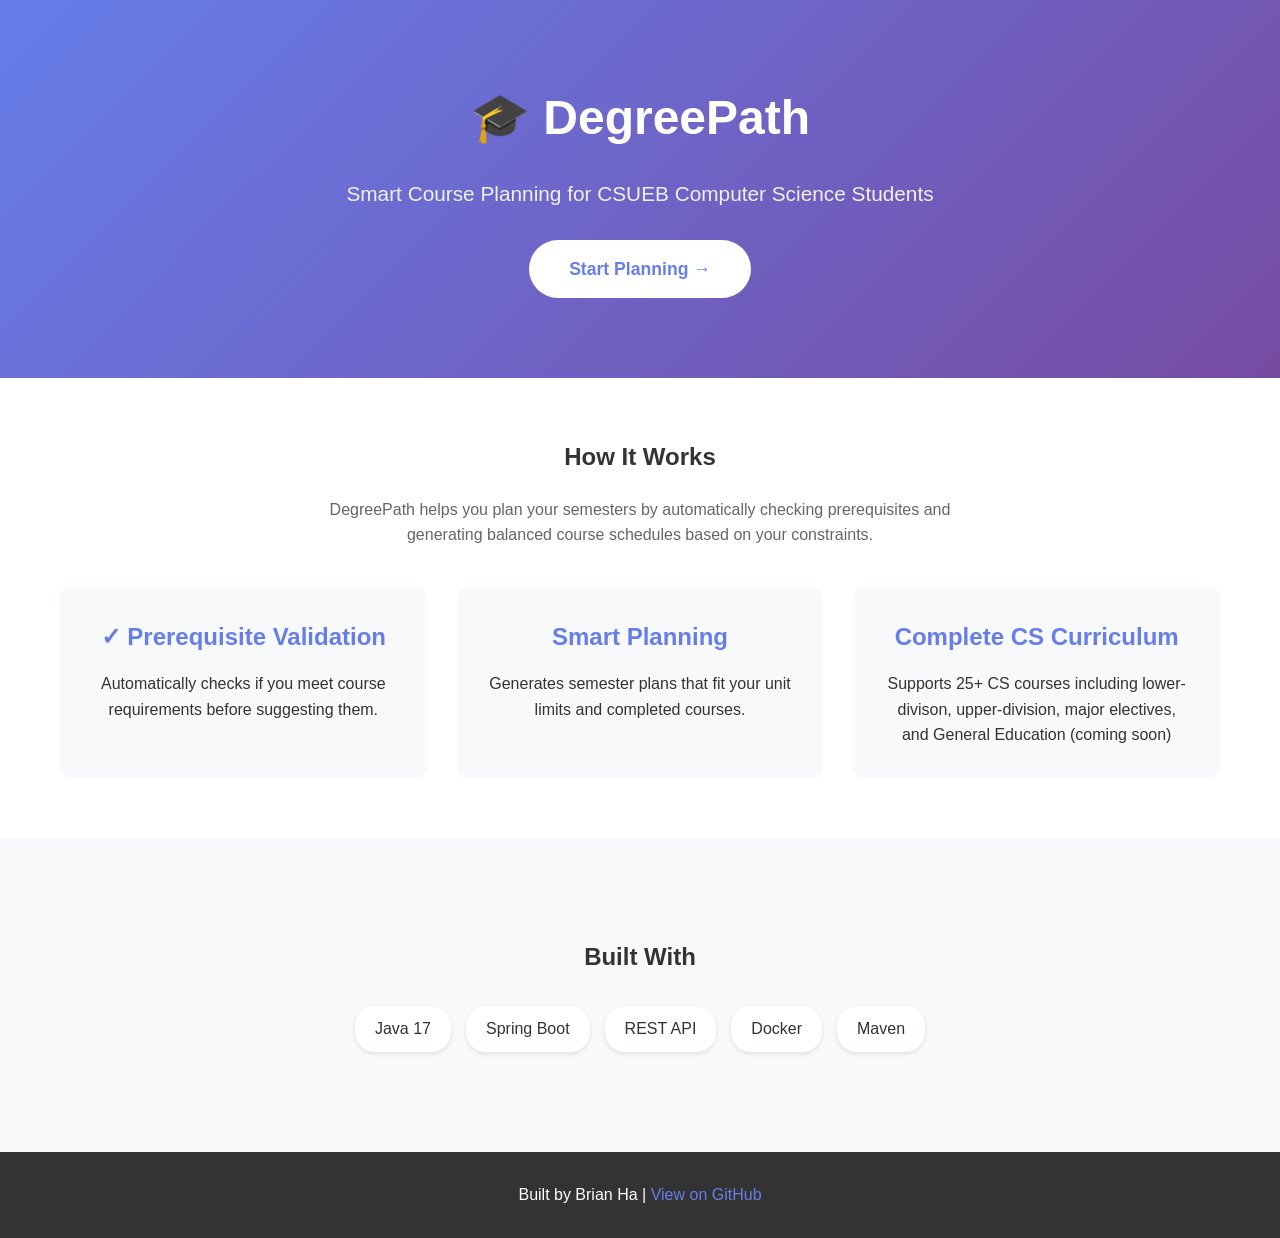
==== backend/src/main/resources/static/index.html @ 01916983 "updated index and planner html pages" ====
<!DOCTYPE html>
<html lang="en">
<head>
    <meta charset="UTF-8">
    <meta name="viewport" content="width=device-width, initial-scale=1.0">
    <title>DegreePath</title>
    <style>
        * {
            margin: 0;
            padding: 0;
            box-sizing: border-box;
        }

        body {
            font-family: -apple-system, BlinkMacSystemFont, 'Segoe UI', Arial, sans-serif;
            line-height: 1.6;
            color: #333;
        }

        .hero {
            background: linear-gradient(135deg, #667eea 0%, #764ba2 100%);
            color: white;
            padding: 80px 20px;
            text-align: center;
        }

        .hero h1 {
            font-size: 3rem;
            margin-bottom: 20px;
        }

        .hero p {
            font-size: 1.3rem;
            margin-bottom: 30px;
            opacity: 0.9;
        }

        .btn {
            display: inline-block;
            padding: 15px 40px;
            background: white;
            color: #667eea;
            text-decoration: none;
            border-radius: 30px;
            font-weight: 600;
            font-size: 1.1rem;
            transition: transform 0.2s;
        }

        .btn:hover {
            transform: translateY(-2px);
        }

        .container {
            max-width: 1200px;
            margin: 0 auto;
            padding: 60px 20px;
        }

        .features {
            display: grid;
            grid-template-columns: repeat(auto-fit, minmax(300px, 1fr));
            gap: 30px;
            margin-top: 40px;
        }

        .feature-card {
            padding: 30px;
            background: #f8f9fa;
            border-radius: 10px;
            text-align: center;
        }

        .feature-card h3 {
            color: #667eea;
            margin-bottom: 15px;
            font-size: 1.5rem;
        }

        .tech-stack {
            background: #f8f9fa;
            padding: 40px 20px;
            text-align: center;
        }

        .tech-stack h2 {
            margin-bottom: 30px;
            color: #333;
        }

        .tech-tags {
            display: flex;
            flex-wrap: wrap;
            justify-content: center;
            gap: 15px;
        }

        .tech-tag {
            padding: 10px 20px;
            background: white;
            border-radius: 20px;
            font-weight: 500;
            box-shadow: 0 2px 5px rgba(0,0,0,0.1);
        }

        footer {
            text-align: center;
            padding: 30px;
            background: #333;
            color: white;
        }

        footer a {
            color: #667eea;
            text-decoration: none;
        }
    </style>
</head>
<body>
    <div class="hero">
        <h1>🎓 DegreePath</h1>
        <p>Smart Course Planning for CSUEB Computer Science Students</p>
        <a href="/planner.html" class="btn">Start Planning →</a>
    </div>

    <div class="container">
        <h2 style="text-align: center; margin-bottom: 20px;">How It Works</h2>
        <p style="text-align: center; max-width: 700px; margin: 0 auto 40px; color: #666;">
            DegreePath helps you plan your semesters by automatically checking prerequisites and generating 
            balanced course schedules based on your constraints.
        </p>

        <div class="features">
            <div class="feature-card">
                <h3>✓ Prerequisite Validation</h3>
                <p>Automatically checks if you meet course requirements before suggesting them.</p>
            </div>

            <div class="feature-card">
                <h3>Smart Planning</h3>
                <p>Generates semester plans that fit your unit limits and completed courses.</p>
            </div>

            <div class="feature-card">
                <h3>Complete CS Curriculum</h3>
                <p>Supports 25+ CS courses including lower-divison, upper-division, major electives, and General Education (coming soon)</p>
            </div>
        </div>
    </div>

    <div class="tech-stack">
        <div class="container">
            <h2>Built With</h2>
            <div class="tech-tags">
                <span class="tech-tag">Java 17</span>
                <span class="tech-tag">Spring Boot</span>
                <span class="tech-tag">REST API</span>
                <span class="tech-tag">Docker</span>
                <span class="tech-tag">Maven</span>
            </div>
        </div>
    </div>

    <footer>
        <p>Built by Brian Ha | <a href="https://github.com/BaoDoii/DegreePath" target="_blank">View on GitHub</a></p>
    </footer>
</body>
</html>
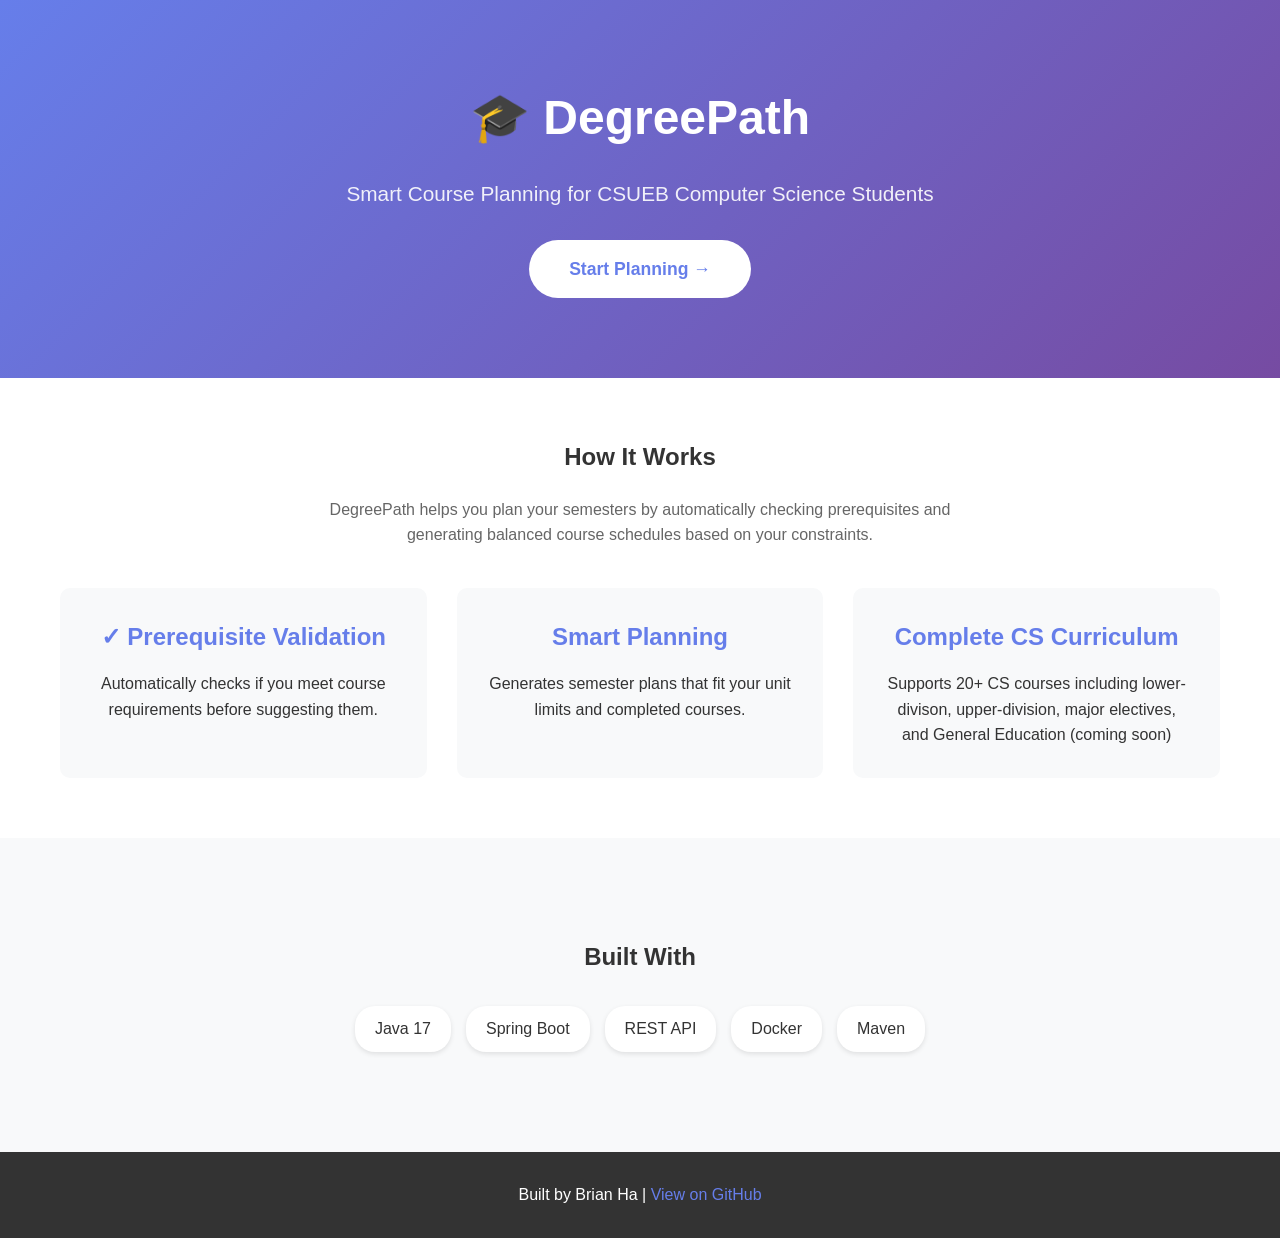
==== commit 804098b5: "Fixed Index.html Card" ====
--- a/backend/src/main/resources/static/index.html
+++ b/backend/src/main/resources/static/index.html
@@ -143,7 +143,7 @@
 
             <div class="feature-card">
                 <h3>Complete CS Curriculum</h3>
-                <p>Supports 25+ CS courses including lower-divison, upper-division, major electives, and General Education (coming soon)</p>
+                <p>Supports 20+ CS courses including lower-divison, upper-division, major electives, and General Education (coming soon)</p>
             </div>
         </div>
     </div>
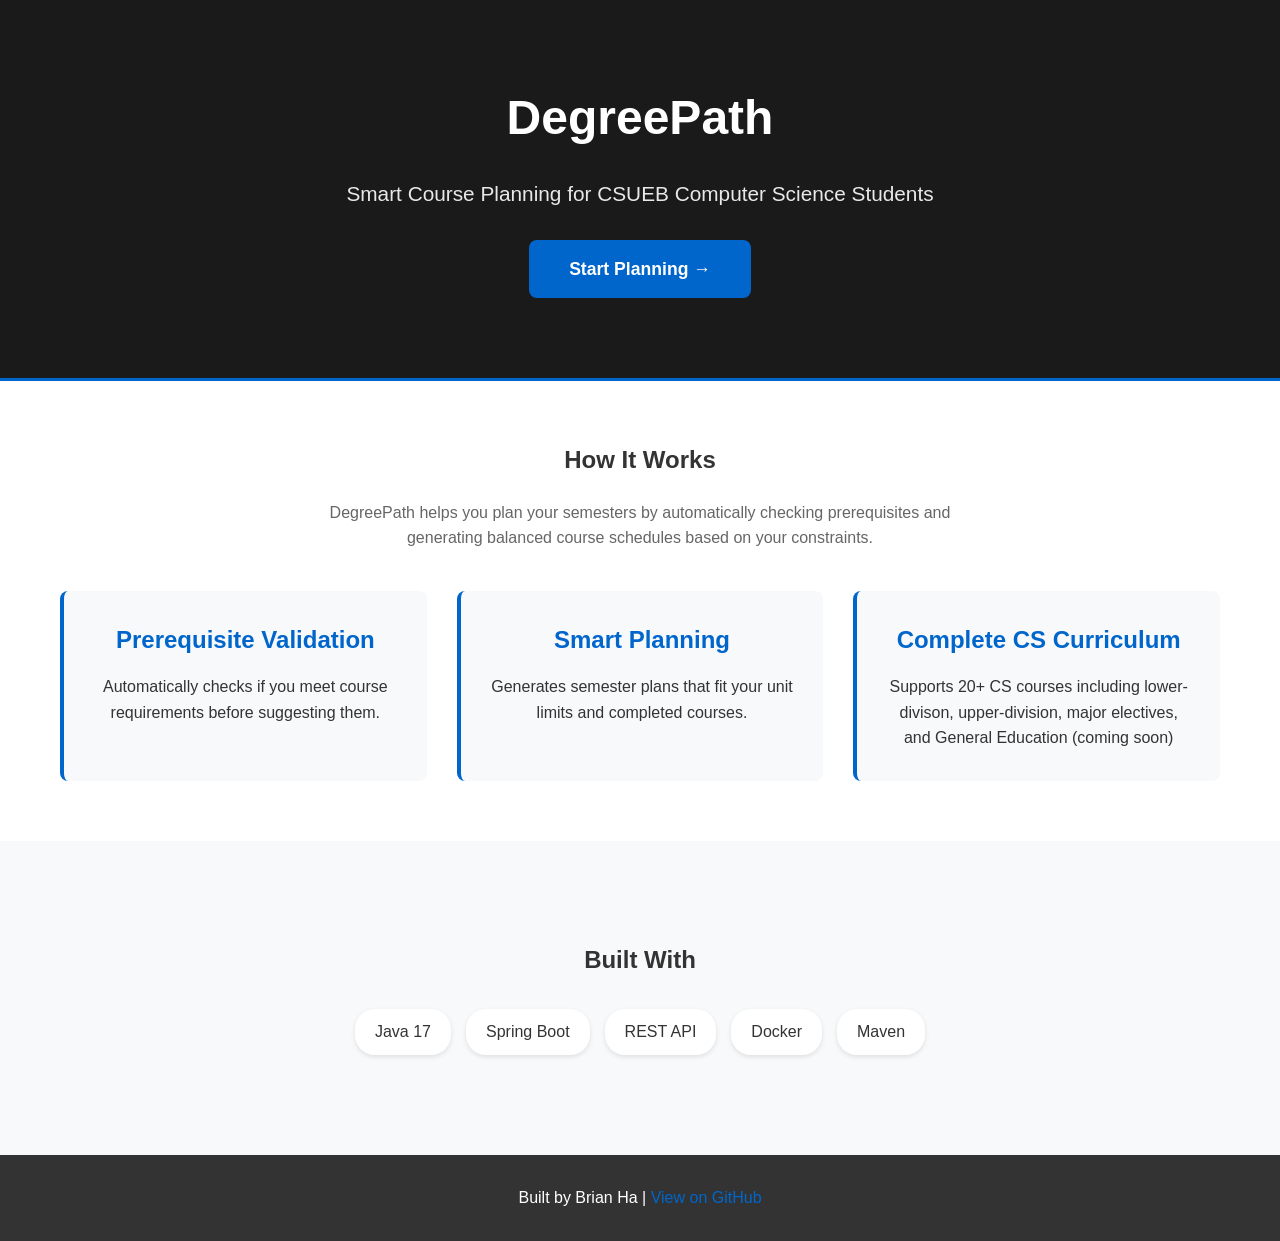
==== commit 60a1ba80: "frontend css edit" ====
--- a/backend/src/main/resources/static/index.html
+++ b/backend/src/main/resources/static/index.html
@@ -18,10 +18,11 @@
         }
 
         .hero {
-            background: linear-gradient(135deg, #667eea 0%, #764ba2 100%);
+            background: #1a1a1a;
             color: white;
             padding: 80px 20px;
             text-align: center;
+			border-bottom: 3px solid #0066cc;
         }
 
         .hero h1 {
@@ -38,16 +39,17 @@
         .btn {
             display: inline-block;
             padding: 15px 40px;
-            background: white;
-            color: #667eea;
+            background: #0066cc;
+            color: white;
             text-decoration: none;
-            border-radius: 30px;
+            border-radius: 8px;
             font-weight: 600;
             font-size: 1.1rem;
-            transition: transform 0.2s;
+            transition: all 0.2s;
         }
 
         .btn:hover {
+			background: #0052a3;
             transform: translateY(-2px);
         }
 
@@ -67,12 +69,14 @@
         .feature-card {
             padding: 30px;
             background: #f8f9fa;
-            border-radius: 10px;
+            border-radius: 8px;
+			transition: transform 0.3s;
             text-align: center;
+			border-left: 4px solid #0066cc;
         }
 
         .feature-card h3 {
-            color: #667eea;
+            color: #0066cc;
             margin-bottom: 15px;
             font-size: 1.5rem;
         }
@@ -111,14 +115,14 @@
         }
 
         footer a {
-            color: #667eea;
+            color: #0066cc;
             text-decoration: none;
         }
     </style>
 </head>
 <body>
     <div class="hero">
-        <h1>🎓 DegreePath</h1>
+        <h1>DegreePath</h1>
         <p>Smart Course Planning for CSUEB Computer Science Students</p>
         <a href="/planner.html" class="btn">Start Planning →</a>
     </div>
@@ -132,7 +136,7 @@
 
         <div class="features">
             <div class="feature-card">
-                <h3>✓ Prerequisite Validation</h3>
+                <h3>Prerequisite Validation</h3>
                 <p>Automatically checks if you meet course requirements before suggesting them.</p>
             </div>
 
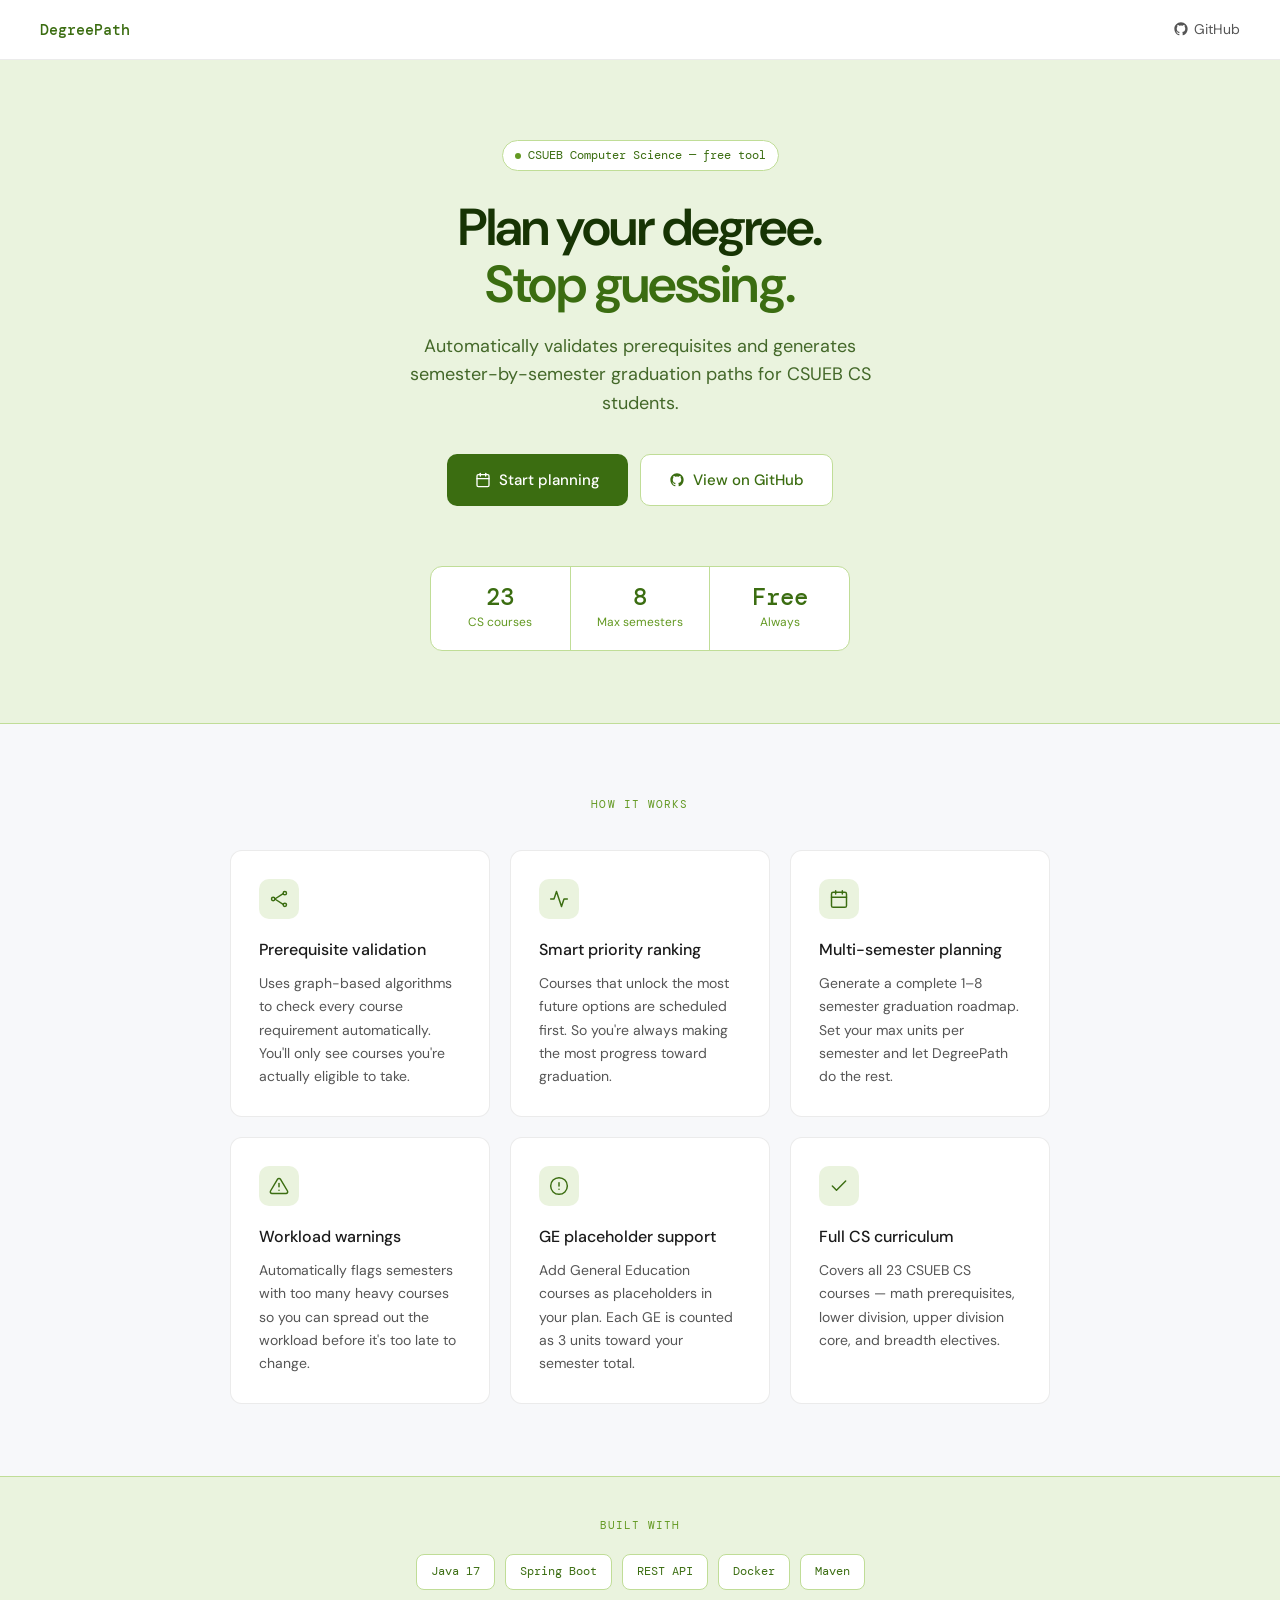
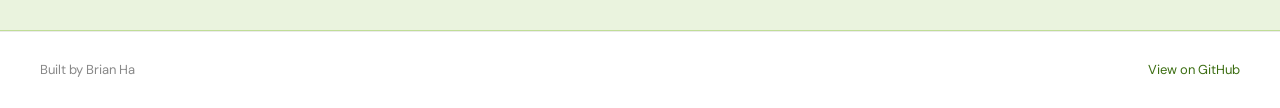
==== commit a9aaed1f: "Updated UI/UX of index/planner html" ====
--- a/backend/src/main/resources/static/index.html
+++ b/backend/src/main/resources/static/index.html
@@ -3,170 +3,138 @@
 <head>
     <meta charset="UTF-8">
     <meta name="viewport" content="width=device-width, initial-scale=1.0">
-    <title>DegreePath</title>
+    <title>DegreePath — CSUEB CS Course Planner</title>
+    <link rel="preconnect" href="https://fonts.googleapis.com">
+    <link rel="preconnect" href="https://fonts.gstatic.com" crossorigin>
+    <link href="https://fonts.googleapis.com/css2?family=DM+Sans:ital,opsz,wght@0,9..40,400;0,9..40,500;0,9..40,600;1,9..40,400&family=DM+Mono:wght@400;500&display=swap" rel="stylesheet">
     <style>
-        * {
-            margin: 0;
-            padding: 0;
-            box-sizing: border-box;
+        *, *::before, *::after { margin: 0; padding: 0; box-sizing: border-box; }
+        :root {
+            --g50: #EAF3DE; --g100: #C0DD97; --g400: #639922;
+            --g600: #3B6D11; --g800: #27500A; --g900: #173404;
+            --text: #1a1a1a; --text2: #555; --text3: #888;
+            --bg: #ffffff; --bg2: #f7f8fa;
+            --border: rgba(0,0,0,0.08); --border2: rgba(0,0,0,0.12);
         }
-
-        body {
-            font-family: -apple-system, BlinkMacSystemFont, 'Segoe UI', Arial, sans-serif;
-            line-height: 1.6;
-            color: #333;
-        }
-
-        .hero {
-            background: #1a1a1a;
-            color: white;
-            padding: 80px 20px;
-            text-align: center;
-			border-bottom: 3px solid #0066cc;
-        }
-
-        .hero h1 {
-            font-size: 3rem;
-            margin-bottom: 20px;
-        }
-
-        .hero p {
-            font-size: 1.3rem;
-            margin-bottom: 30px;
-            opacity: 0.9;
-        }
-
-        .btn {
-            display: inline-block;
-            padding: 15px 40px;
-            background: #0066cc;
-            color: white;
-            text-decoration: none;
-            border-radius: 8px;
-            font-weight: 600;
-            font-size: 1.1rem;
-            transition: all 0.2s;
-        }
-
-        .btn:hover {
-			background: #0052a3;
-            transform: translateY(-2px);
-        }
-
-        .container {
-            max-width: 1200px;
-            margin: 0 auto;
-            padding: 60px 20px;
-        }
-
-        .features {
-            display: grid;
-            grid-template-columns: repeat(auto-fit, minmax(300px, 1fr));
-            gap: 30px;
-            margin-top: 40px;
-        }
-
-        .feature-card {
-            padding: 30px;
-            background: #f8f9fa;
-            border-radius: 8px;
-			transition: transform 0.3s;
-            text-align: center;
-			border-left: 4px solid #0066cc;
-        }
-
-        .feature-card h3 {
-            color: #0066cc;
-            margin-bottom: 15px;
-            font-size: 1.5rem;
-        }
-
-        .tech-stack {
-            background: #f8f9fa;
-            padding: 40px 20px;
-            text-align: center;
-        }
-
-        .tech-stack h2 {
-            margin-bottom: 30px;
-            color: #333;
-        }
-
-        .tech-tags {
-            display: flex;
-            flex-wrap: wrap;
-            justify-content: center;
-            gap: 15px;
-        }
-
-        .tech-tag {
-            padding: 10px 20px;
-            background: white;
-            border-radius: 20px;
-            font-weight: 500;
-            box-shadow: 0 2px 5px rgba(0,0,0,0.1);
-        }
-
-        footer {
-            text-align: center;
-            padding: 30px;
-            background: #333;
-            color: white;
-        }
-
-        footer a {
-            color: #0066cc;
-            text-decoration: none;
+        body { font-family: 'DM Sans', sans-serif; background: var(--bg2); color: var(--text); line-height: 1.6; }
+        nav { background: var(--bg); border-bottom: 1px solid var(--border); padding: 0 40px; height: 60px; display: flex; align-items: center; justify-content: space-between; position: sticky; top: 0; z-index: 100; }
+        .logo { font-family: 'DM Mono', monospace; font-size: 15px; font-weight: 500; color: var(--g600); }
+        .nav-link { font-size: 14px; color: var(--text2); text-decoration: none; display: flex; align-items: center; gap: 5px; transition: color 0.15s; }
+        .nav-link:hover { color: var(--g600); }
+        .hero { background: var(--g50); border-bottom: 1px solid var(--g100); padding: 80px 40px 72px; text-align: center; }
+        .badge { display: inline-flex; align-items: center; gap: 7px; background: white; border: 1px solid var(--g100); color: var(--g600); font-size: 12px; font-family: 'DM Mono', monospace; padding: 5px 12px; border-radius: 20px; margin-bottom: 28px; }
+        .badge-dot { width: 6px; height: 6px; border-radius: 50%; background: var(--g400); }
+        .hero h1 { font-size: 52px; font-weight: 600; line-height: 1.1; letter-spacing: -0.03em; margin-bottom: 18px; color: var(--g900); }
+        .hero h1 span { color: var(--g600); }
+        .hero p { font-size: 18px; color: var(--g800); max-width: 520px; margin: 0 auto 36px; line-height: 1.6; opacity: 0.85; }
+        .hero-actions { display: flex; gap: 12px; justify-content: center; flex-wrap: wrap; }
+        .btn-primary { display: inline-flex; align-items: center; gap: 8px; background: var(--g600); color: white; padding: 13px 28px; border-radius: 10px; font-size: 15px; font-weight: 500; text-decoration: none; transition: background 0.15s, transform 0.15s; }
+        .btn-primary:hover { background: var(--g800); transform: translateY(-1px); }
+        .btn-ghost { display: inline-flex; align-items: center; gap: 8px; background: white; color: var(--g600); padding: 13px 28px; border-radius: 10px; font-size: 15px; font-weight: 500; text-decoration: none; border: 1px solid var(--g100); transition: border-color 0.15s, transform 0.15s; }
+        .btn-ghost:hover { border-color: var(--g400); transform: translateY(-1px); }
+        .stats-row { display: flex; margin-top: 60px; border: 1px solid var(--g100); border-radius: 12px; overflow: hidden; max-width: 420px; margin-left: auto; margin-right: auto; background: white; }
+        .stat { flex: 1; padding: 18px 20px; text-align: center; border-right: 1px solid var(--g100); }
+        .stat:last-child { border-right: none; }
+        .stat-num { font-family: 'DM Mono', monospace; font-size: 24px; font-weight: 500; color: var(--g600); line-height: 1; margin-bottom: 4px; }
+        .stat-label { font-size: 12px; color: var(--g400); }
+        .section { max-width: 900px; margin: 0 auto; padding: 72px 40px; }
+        .section-label { font-family: 'DM Mono', monospace; font-size: 11px; color: var(--g400); letter-spacing: 0.1em; text-transform: uppercase; margin-bottom: 36px; text-align: center; }
+        .features-grid { display: grid; grid-template-columns: repeat(auto-fit, minmax(260px, 1fr)); gap: 20px; }
+        .feature-card { background: var(--bg); border: 1px solid var(--border); border-radius: 12px; padding: 28px; transition: border-color 0.2s, transform 0.2s; }
+        .feature-card:hover { border-color: var(--g100); transform: translateY(-2px); }
+        .feature-icon { width: 40px; height: 40px; background: var(--g50); border-radius: 10px; display: flex; align-items: center; justify-content: center; margin-bottom: 18px; color: var(--g600); }
+        .feature-icon svg { width: 20px; height: 20px; stroke: currentColor; fill: none; stroke-width: 1.75; stroke-linecap: round; stroke-linejoin: round; }
+        .feature-card h3 { font-size: 16px; font-weight: 500; margin-bottom: 10px; color: var(--text); }
+        .feature-card p { font-size: 14px; color: var(--text2); line-height: 1.65; }
+        .stack-section { background: var(--g50); border-top: 1px solid var(--g100); border-bottom: 1px solid var(--g100); padding: 40px; text-align: center; }
+        .stack-label { font-family: 'DM Mono', monospace; font-size: 11px; color: var(--g400); letter-spacing: 0.1em; text-transform: uppercase; margin-bottom: 20px; }
+        .stack-tags { display: flex; flex-wrap: wrap; gap: 10px; justify-content: center; }
+        .stack-tag { background: white; border: 1px solid var(--g100); color: var(--g600); font-family: 'DM Mono', monospace; font-size: 12px; padding: 7px 14px; border-radius: 8px; }
+        footer { padding: 28px 40px; display: flex; justify-content: space-between; align-items: center; font-size: 13px; color: var(--text3); border-top: 1px solid var(--border); background: var(--bg); }
+        footer a { color: var(--g600); text-decoration: none; }
+        footer a:hover { text-decoration: underline; }
+        @media (max-width: 600px) {
+            nav { padding: 0 20px; } .hero { padding: 56px 24px 52px; } .hero h1 { font-size: 36px; }
+            .hero p { font-size: 16px; } .section { padding: 52px 24px; } footer { flex-direction: column; gap: 8px; text-align: center; }
         }
     </style>
 </head>
 <body>
-    <div class="hero">
-        <h1>DegreePath</h1>
-        <p>Smart Course Planning for CSUEB Computer Science Students</p>
-        <a href="/planner.html" class="btn">Start Planning →</a>
+<nav>
+    <span class="logo">DegreePath</span>
+    <a href="https://github.com/BaoDoii/DegreePath" target="_blank" class="nav-link">
+        <svg width="16" height="16" viewBox="0 0 24 24" fill="currentColor"><path d="M12 2C6.477 2 2 6.477 2 12c0 4.42 2.865 8.166 6.839 9.489.5.092.682-.217.682-.482 0-.237-.008-.866-.013-1.7-2.782.603-3.369-1.342-3.369-1.342-.454-1.155-1.11-1.462-1.11-1.462-.908-.62.069-.608.069-.608 1.003.07 1.531 1.03 1.531 1.03.892 1.529 2.341 1.087 2.91.832.092-.647.35-1.088.636-1.338-2.22-.253-4.555-1.11-4.555-4.943 0-1.091.39-1.984 1.029-2.683-.103-.253-.446-1.27.098-2.647 0 0 .84-.269 2.75 1.025A9.578 9.578 0 0112 6.836a9.59 9.59 0 012.504.337c1.909-1.294 2.747-1.025 2.747-1.025.546 1.377.202 2.394.1 2.647.64.699 1.028 1.592 1.028 2.683 0 3.842-2.339 4.687-4.566 4.935.359.309.678.919.678 1.852 0 1.336-.012 2.415-.012 2.743 0 .267.18.578.688.48C19.138 20.163 22 16.418 22 12c0-5.523-4.477-10-10-10z"/></svg>
+        GitHub
+    </a>
+</nav>
+<div class="hero">
+    <div class="badge"><span class="badge-dot"></span>CSUEB Computer Science — free tool</div>
+    <h1>Plan your degree.<br><span>Stop guessing.</span></h1>
+    <p>Automatically validates prerequisites and generates semester-by-semester graduation paths for CSUEB CS students.</p>
+    <div class="hero-actions">
+        <a href="/planner.html" class="btn-primary">
+            <svg width="16" height="16" viewBox="0 0 24 24" fill="none" stroke="currentColor" stroke-width="2" stroke-linecap="round" stroke-linejoin="round"><rect x="3" y="4" width="18" height="18" rx="2"/><line x1="16" y1="2" x2="16" y2="6"/><line x1="8" y1="2" x2="8" y2="6"/><line x1="3" y1="10" x2="21" y2="10"/></svg>
+            Start planning
+        </a>
+        <a href="https://github.com/BaoDoii/DegreePath" target="_blank" class="btn-ghost">
+            <svg width="16" height="16" viewBox="0 0 24 24" fill="currentColor"><path d="M12 2C6.477 2 2 6.477 2 12c0 4.42 2.865 8.166 6.839 9.489.5.092.682-.217.682-.482 0-.237-.008-.866-.013-1.7-2.782.603-3.369-1.342-3.369-1.342-.454-1.155-1.11-1.462-1.11-1.462-.908-.62.069-.608.069-.608 1.003.07 1.531 1.03 1.531 1.03.892 1.529 2.341 1.087 2.91.832.092-.647.35-1.088.636-1.338-2.22-.253-4.555-1.11-4.555-4.943 0-1.091.39-1.984 1.029-2.683-.103-.253-.446-1.27.098-2.647 0 0 .84-.269 2.75 1.025A9.578 9.578 0 0112 6.836a9.59 9.59 0 012.504.337c1.909-1.294 2.747-1.025 2.747-1.025.546 1.377.202 2.394.1 2.647.64.699 1.028 1.592 1.028 2.683 0 3.842-2.339 4.687-4.566 4.935.359.309.678.919.678 1.852 0 1.336-.012 2.415-.012 2.743 0 .267.18.578.688.48C19.138 20.163 22 16.418 22 12c0-5.523-4.477-10-10-10z"/></svg>
+            View on GitHub
+        </a>
     </div>
-
-    <div class="container">
-        <h2 style="text-align: center; margin-bottom: 20px;">How It Works</h2>
-        <p style="text-align: center; max-width: 700px; margin: 0 auto 40px; color: #666;">
-            DegreePath helps you plan your semesters by automatically checking prerequisites and generating 
-            balanced course schedules based on your constraints.
-        </p>
-
-        <div class="features">
-            <div class="feature-card">
-                <h3>Prerequisite Validation</h3>
-                <p>Automatically checks if you meet course requirements before suggesting them.</p>
-            </div>
-
-            <div class="feature-card">
-                <h3>Smart Planning</h3>
-                <p>Generates semester plans that fit your unit limits and completed courses.</p>
-            </div>
-
-            <div class="feature-card">
-                <h3>Complete CS Curriculum</h3>
-                <p>Supports 20+ CS courses including lower-divison, upper-division, major electives, and General Education (coming soon)</p>
-            </div>
+    <div class="stats-row">
+        <div class="stat"><div class="stat-num">23</div><div class="stat-label">CS courses</div></div>
+        <div class="stat"><div class="stat-num">8</div><div class="stat-label">Max semesters</div></div>
+        <div class="stat"><div class="stat-num">Free</div><div class="stat-label">Always</div></div>
+    </div>
+</div>
+<div class="section">
+    <div class="section-label">How it works</div>
+    <div class="features-grid">
+        <div class="feature-card">
+            <div class="feature-icon"><svg viewBox="0 0 24 24"><circle cx="5" cy="12" r="2"/><circle cx="19" cy="5" r="2"/><circle cx="19" cy="19" r="2"/><line x1="7" y1="12" x2="17" y2="5.5"/><line x1="7" y1="12" x2="17" y2="18.5"/></svg></div>
+            <h3>Prerequisite validation</h3>
+            <p>Uses graph-based algorithms to check every course requirement automatically. You'll only see courses you're actually eligible to take.</p>
+        </div>
+        <div class="feature-card">
+            <div class="feature-icon"><svg viewBox="0 0 24 24"><polyline points="22 12 18 12 15 21 9 3 6 12 2 12"/></svg></div>
+            <h3>Smart priority ranking</h3>
+            <p>Courses that unlock the most future options are scheduled first. So you're always making the most progress toward graduation.</p>
+        </div>
+        <div class="feature-card">
+            <div class="feature-icon"><svg viewBox="0 0 24 24"><rect x="3" y="4" width="18" height="18" rx="2"/><line x1="16" y1="2" x2="16" y2="6"/><line x1="8" y1="2" x2="8" y2="6"/><line x1="3" y1="10" x2="21" y2="10"/></svg></div>
+            <h3>Multi-semester planning</h3>
+            <p>Generate a complete 1–8 semester graduation roadmap. Set your max units per semester and let DegreePath do the rest.</p>
+        </div>
+        <div class="feature-card">
+            <div class="feature-icon"><svg viewBox="0 0 24 24"><path d="M10.29 3.86L1.82 18a2 2 0 001.71 3h16.94a2 2 0 001.71-3L13.71 3.86a2 2 0 00-3.42 0z"/><line x1="12" y1="9" x2="12" y2="13"/><line x1="12" y1="17" x2="12.01" y2="17"/></svg></div>
+            <h3>Workload warnings</h3>
+            <p>Automatically flags semesters with too many heavy courses so you can spread out the workload before it's too late to change.</p>
+        </div>
+        <div class="feature-card">
+            <div class="feature-icon"><svg viewBox="0 0 24 24"><circle cx="12" cy="12" r="10"/><line x1="12" y1="8" x2="12" y2="12"/><line x1="12" y1="16" x2="12.01" y2="16"/></svg></div>
+            <h3>GE placeholder support</h3>
+            <p>Add General Education courses as placeholders in your plan. Each GE is counted as 3 units toward your semester total.</p>
+        </div>
+        <div class="feature-card">
+            <div class="feature-icon"><svg viewBox="0 0 24 24"><polyline points="20 6 9 17 4 12"/></svg></div>
+            <h3>Full CS curriculum</h3>
+            <p>Covers all 23 CSUEB CS courses — math prerequisites, lower division, upper division core, and breadth electives.</p>
         </div>
     </div>
-
-    <div class="tech-stack">
-        <div class="container">
-            <h2>Built With</h2>
-            <div class="tech-tags">
-                <span class="tech-tag">Java 17</span>
-                <span class="tech-tag">Spring Boot</span>
-                <span class="tech-tag">REST API</span>
-                <span class="tech-tag">Docker</span>
-                <span class="tech-tag">Maven</span>
-            </div>
-        </div>
+</div>
+<div class="stack-section">
+    <div class="stack-label">Built with</div>
+    <div class="stack-tags">
+        <span class="stack-tag">Java 17</span>
+        <span class="stack-tag">Spring Boot</span>
+        <span class="stack-tag">REST API</span>
+        <span class="stack-tag">Docker</span>
+        <span class="stack-tag">Maven</span>
     </div>
-
-    <footer>
-        <p>Built by Brian Ha | <a href="https://github.com/BaoDoii/DegreePath" target="_blank">View on GitHub</a></p>
-    </footer>
+</div>
+<footer>
+    <span>Built by Brian Ha</span>
+    <a href="https://github.com/BaoDoii/DegreePath" target="_blank">View on GitHub</a>
+</footer>
 </body>
-</html>+</html>
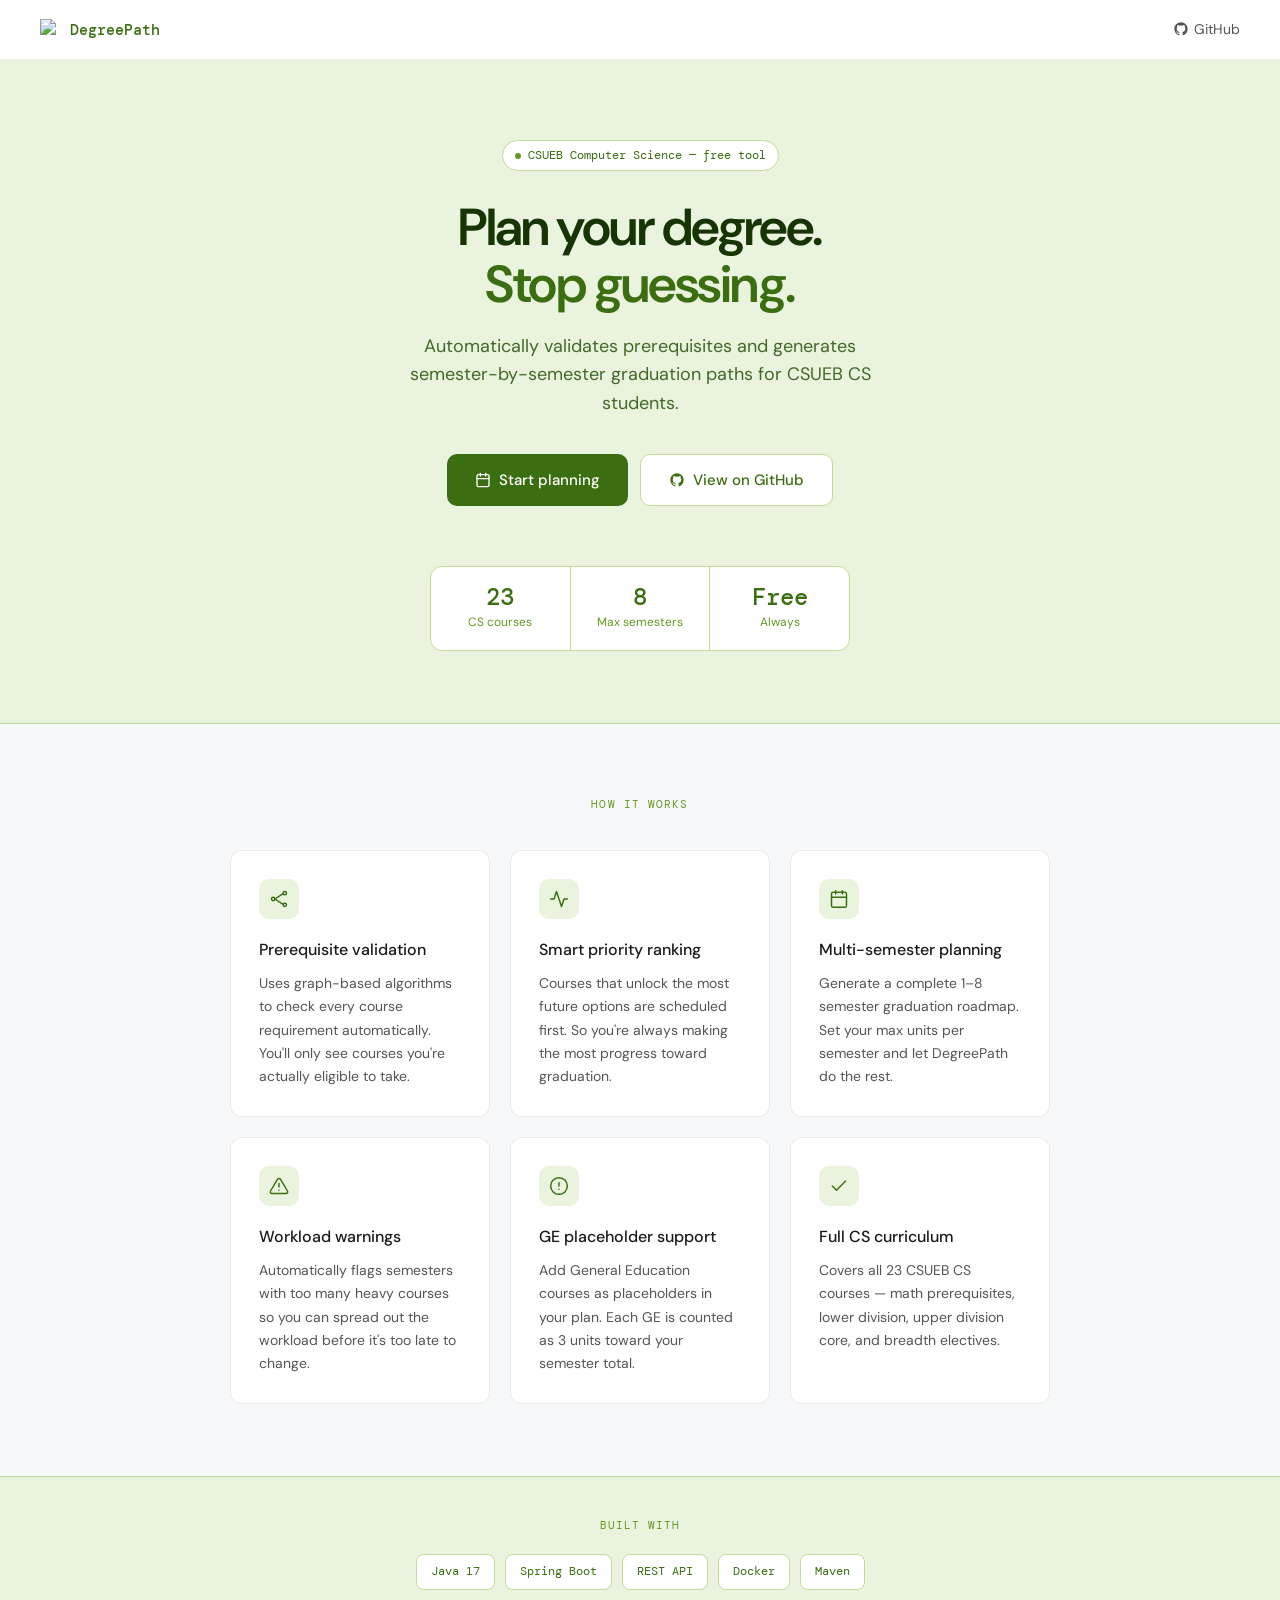
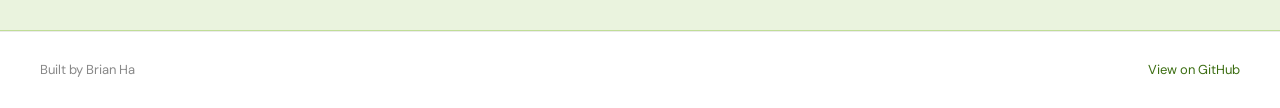
==== commit e5238675: "added logo to html index and planner next to DegreePath" ====
--- a/backend/src/main/resources/static/index.html
+++ b/backend/src/main/resources/static/index.html
@@ -6,6 +6,12 @@
     <title>DegreePath — CSUEB CS Course Planner</title>
     <link rel="preconnect" href="https://fonts.googleapis.com">
     <link rel="preconnect" href="https://fonts.gstatic.com" crossorigin>
+	<link rel= "icon" type ="image/x-icon" href="/favicon.ico">
+	<link rel= "icon" type ="image/x-icon" href="/favicon-16x16png">
+	<link rel= "icon" type ="image/x-icon" href="/favicon-32x32.png">
+	<link rel= "icon" type ="image/x-icon" href="/apple-touch-icon.png">
+	<link rel= "icon" type ="image/x-icon" href="/android-chrome-512x512.png">
+	<link rel= "icon" type ="image/x-icon" href="/android-192x192.png">
     <link href="https://fonts.googleapis.com/css2?family=DM+Sans:ital,opsz,wght@0,9..40,400;0,9..40,500;0,9..40,600;1,9..40,400&family=DM+Mono:wght@400;500&display=swap" rel="stylesheet">
     <style>
         *, *::before, *::after { margin: 0; padding: 0; box-sizing: border-box; }
@@ -18,7 +24,7 @@
         }
         body { font-family: 'DM Sans', sans-serif; background: var(--bg2); color: var(--text); line-height: 1.6; }
         nav { background: var(--bg); border-bottom: 1px solid var(--border); padding: 0 40px; height: 60px; display: flex; align-items: center; justify-content: space-between; position: sticky; top: 0; z-index: 100; }
-        .logo { font-family: 'DM Mono', monospace; font-size: 15px; font-weight: 500; color: var(--g600); }
+        .logo { font-family: 'DM Mono', monospace; font-size: 15px; font-weight: 500; color: var(--g600); display: flex; align-items: center; gap: 8px}
         .nav-link { font-size: 14px; color: var(--text2); text-decoration: none; display: flex; align-items: center; gap: 5px; transition: color 0.15s; }
         .nav-link:hover { color: var(--g600); }
         .hero { background: var(--g50); border-bottom: 1px solid var(--g100); padding: 80px 40px 72px; text-align: center; }
@@ -32,6 +38,7 @@
         .btn-primary:hover { background: var(--g800); transform: translateY(-1px); }
         .btn-ghost { display: inline-flex; align-items: center; gap: 8px; background: white; color: var(--g600); padding: 13px 28px; border-radius: 10px; font-size: 15px; font-weight: 500; text-decoration: none; border: 1px solid var(--g100); transition: border-color 0.15s, transform 0.15s; }
         .btn-ghost:hover { border-color: var(--g400); transform: translateY(-1px); }
+		.site-favicon{width: 22px; height: 22px; object-fit: contain; display: block; flex-shrink: 0;}
         .stats-row { display: flex; margin-top: 60px; border: 1px solid var(--g100); border-radius: 12px; overflow: hidden; max-width: 420px; margin-left: auto; margin-right: auto; background: white; }
         .stat { flex: 1; padding: 18px 20px; text-align: center; border-right: 1px solid var(--g100); }
         .stat:last-child { border-right: none; }
@@ -61,7 +68,10 @@
 </head>
 <body>
 <nav>
-    <span class="logo">DegreePath</span>
+    <span class="logo">
+		<img src="/favicon-32x32.png" alt="DegreePath logo" class ="site-favicon">
+		<span>DegreePath</span>
+	</span>
     <a href="https://github.com/BaoDoii/DegreePath" target="_blank" class="nav-link">
         <svg width="16" height="16" viewBox="0 0 24 24" fill="currentColor"><path d="M12 2C6.477 2 2 6.477 2 12c0 4.42 2.865 8.166 6.839 9.489.5.092.682-.217.682-.482 0-.237-.008-.866-.013-1.7-2.782.603-3.369-1.342-3.369-1.342-.454-1.155-1.11-1.462-1.11-1.462-.908-.62.069-.608.069-.608 1.003.07 1.531 1.03 1.531 1.03.892 1.529 2.341 1.087 2.91.832.092-.647.35-1.088.636-1.338-2.22-.253-4.555-1.11-4.555-4.943 0-1.091.39-1.984 1.029-2.683-.103-.253-.446-1.27.098-2.647 0 0 .84-.269 2.75 1.025A9.578 9.578 0 0112 6.836a9.59 9.59 0 012.504.337c1.909-1.294 2.747-1.025 2.747-1.025.546 1.377.202 2.394.1 2.647.64.699 1.028 1.592 1.028 2.683 0 3.842-2.339 4.687-4.566 4.935.359.309.678.919.678 1.852 0 1.336-.012 2.415-.012 2.743 0 .267.18.578.688.48C19.138 20.163 22 16.418 22 12c0-5.523-4.477-10-10-10z"/></svg>
         GitHub
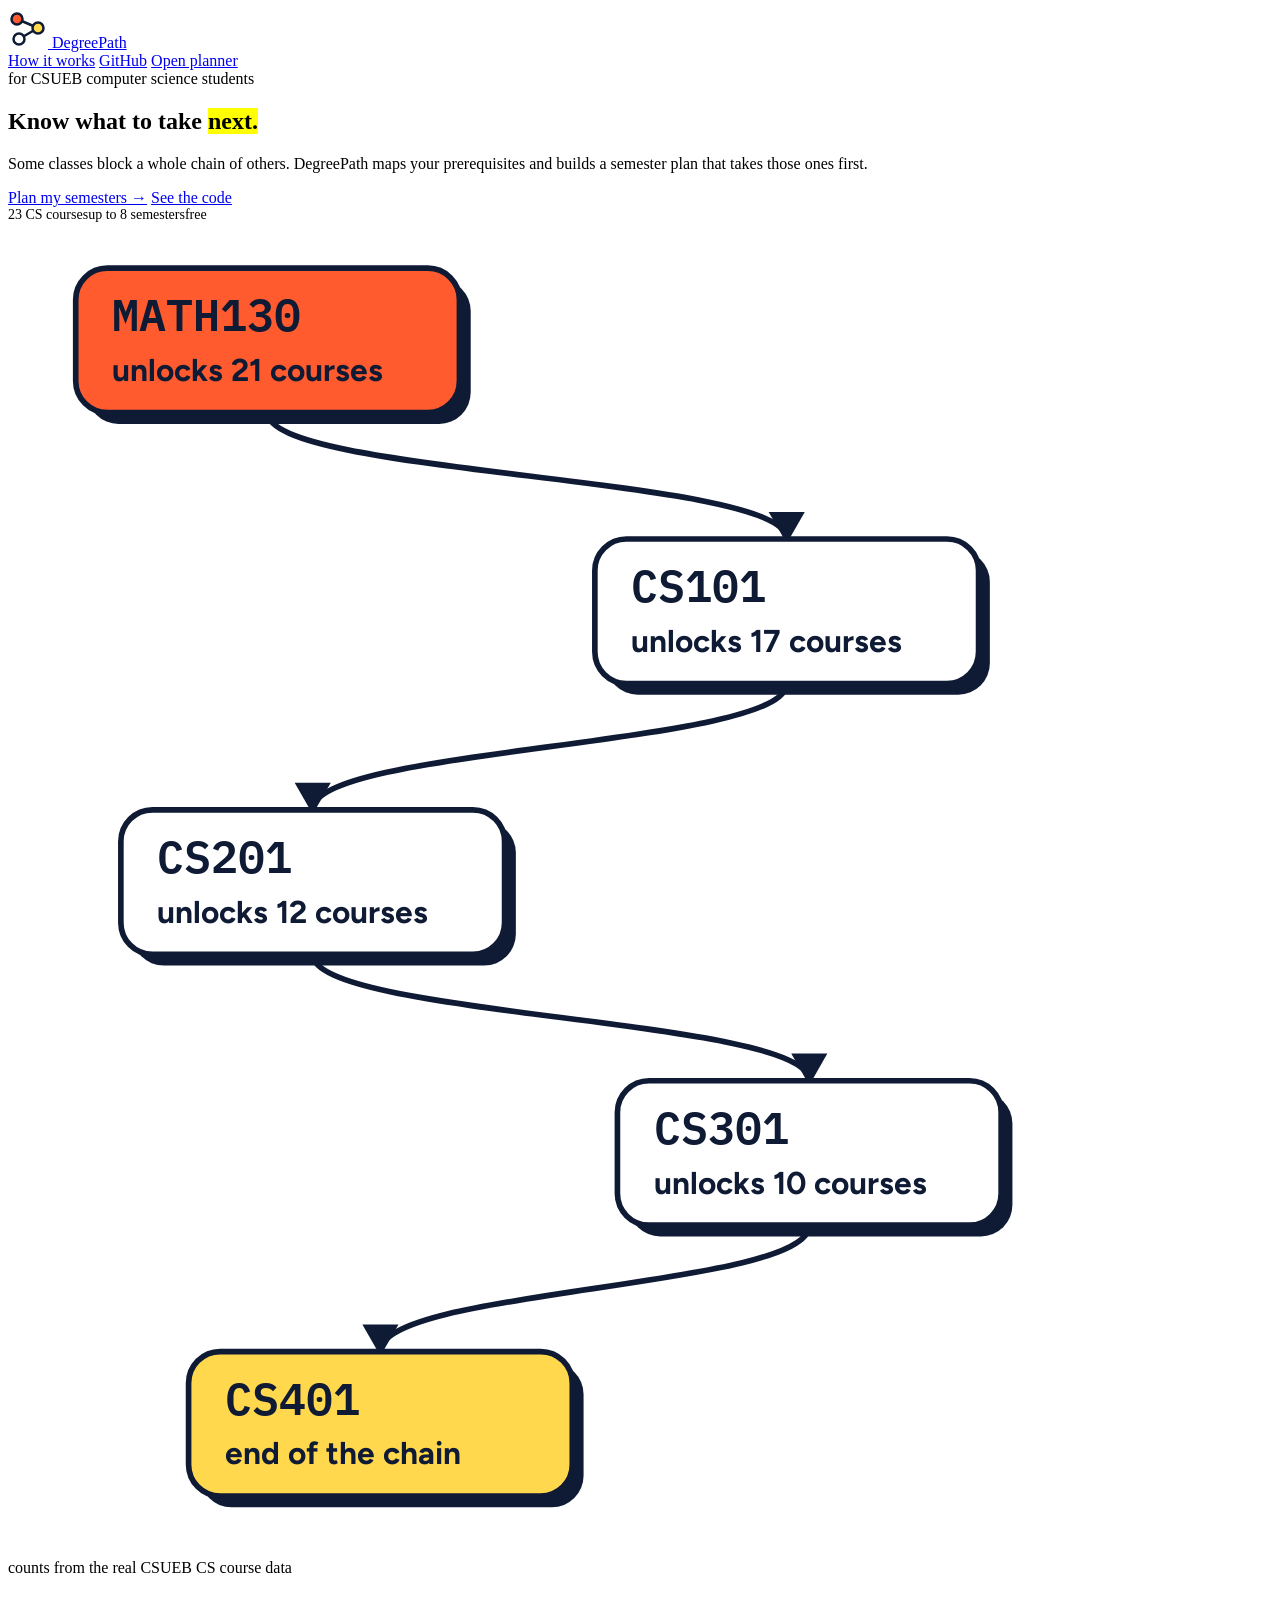
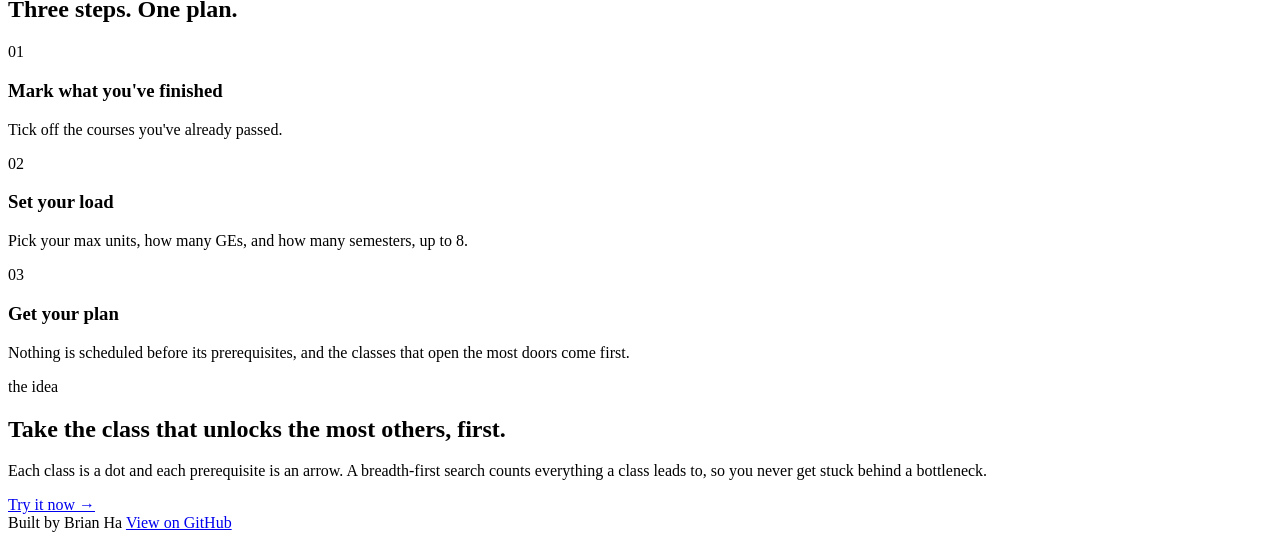
==== commit a0577b7f: "Frontend fix" ====
--- a/backend/src/main/resources/static/index.html
+++ b/backend/src/main/resources/static/index.html
@@ -1,150 +1,75 @@
 <!DOCTYPE html>
 <html lang="en">
 <head>
-    <meta charset="UTF-8">
-    <meta name="viewport" content="width=device-width, initial-scale=1.0">
-    <title>DegreePath — CSUEB CS Course Planner</title>
-    <link rel="preconnect" href="https://fonts.googleapis.com">
-    <link rel="preconnect" href="https://fonts.gstatic.com" crossorigin>
-	<link rel= "icon" type ="image/x-icon" href="/favicon.ico">
-	<link rel= "icon" type ="image/x-icon" href="/favicon-16x16png">
-	<link rel= "icon" type ="image/x-icon" href="/favicon-32x32.png">
-	<link rel= "icon" type ="image/x-icon" href="/apple-touch-icon.png">
-	<link rel= "icon" type ="image/x-icon" href="/android-chrome-512x512.png">
-	<link rel= "icon" type ="image/x-icon" href="/android-192x192.png">
-    <link href="https://fonts.googleapis.com/css2?family=DM+Sans:ital,opsz,wght@0,9..40,400;0,9..40,500;0,9..40,600;1,9..40,400&family=DM+Mono:wght@400;500&display=swap" rel="stylesheet">
-    <style>
-        *, *::before, *::after { margin: 0; padding: 0; box-sizing: border-box; }
-        :root {
-            --g50: #EAF3DE; --g100: #C0DD97; --g400: #639922;
-            --g600: #3B6D11; --g800: #27500A; --g900: #173404;
-            --text: #1a1a1a; --text2: #555; --text3: #888;
-            --bg: #ffffff; --bg2: #f7f8fa;
-            --border: rgba(0,0,0,0.08); --border2: rgba(0,0,0,0.12);
-        }
-        body { font-family: 'DM Sans', sans-serif; background: var(--bg2); color: var(--text); line-height: 1.6; }
-        nav { background: var(--bg); border-bottom: 1px solid var(--border); padding: 0 40px; height: 60px; display: flex; align-items: center; justify-content: space-between; position: sticky; top: 0; z-index: 100; }
-        .logo { font-family: 'DM Mono', monospace; font-size: 15px; font-weight: 500; color: var(--g600); display: flex; align-items: center; gap: 8px}
-        .nav-link { font-size: 14px; color: var(--text2); text-decoration: none; display: flex; align-items: center; gap: 5px; transition: color 0.15s; }
-        .nav-link:hover { color: var(--g600); }
-        .hero { background: var(--g50); border-bottom: 1px solid var(--g100); padding: 80px 40px 72px; text-align: center; }
-        .badge { display: inline-flex; align-items: center; gap: 7px; background: white; border: 1px solid var(--g100); color: var(--g600); font-size: 12px; font-family: 'DM Mono', monospace; padding: 5px 12px; border-radius: 20px; margin-bottom: 28px; }
-        .badge-dot { width: 6px; height: 6px; border-radius: 50%; background: var(--g400); }
-        .hero h1 { font-size: 52px; font-weight: 600; line-height: 1.1; letter-spacing: -0.03em; margin-bottom: 18px; color: var(--g900); }
-        .hero h1 span { color: var(--g600); }
-        .hero p { font-size: 18px; color: var(--g800); max-width: 520px; margin: 0 auto 36px; line-height: 1.6; opacity: 0.85; }
-        .hero-actions { display: flex; gap: 12px; justify-content: center; flex-wrap: wrap; }
-        .btn-primary { display: inline-flex; align-items: center; gap: 8px; background: var(--g600); color: white; padding: 13px 28px; border-radius: 10px; font-size: 15px; font-weight: 500; text-decoration: none; transition: background 0.15s, transform 0.15s; }
-        .btn-primary:hover { background: var(--g800); transform: translateY(-1px); }
-        .btn-ghost { display: inline-flex; align-items: center; gap: 8px; background: white; color: var(--g600); padding: 13px 28px; border-radius: 10px; font-size: 15px; font-weight: 500; text-decoration: none; border: 1px solid var(--g100); transition: border-color 0.15s, transform 0.15s; }
-        .btn-ghost:hover { border-color: var(--g400); transform: translateY(-1px); }
-		.site-favicon{width: 22px; height: 22px; object-fit: contain; display: block; flex-shrink: 0;}
-        .stats-row { display: flex; margin-top: 60px; border: 1px solid var(--g100); border-radius: 12px; overflow: hidden; max-width: 420px; margin-left: auto; margin-right: auto; background: white; }
-        .stat { flex: 1; padding: 18px 20px; text-align: center; border-right: 1px solid var(--g100); }
-        .stat:last-child { border-right: none; }
-        .stat-num { font-family: 'DM Mono', monospace; font-size: 24px; font-weight: 500; color: var(--g600); line-height: 1; margin-bottom: 4px; }
-        .stat-label { font-size: 12px; color: var(--g400); }
-        .section { max-width: 900px; margin: 0 auto; padding: 72px 40px; }
-        .section-label { font-family: 'DM Mono', monospace; font-size: 11px; color: var(--g400); letter-spacing: 0.1em; text-transform: uppercase; margin-bottom: 36px; text-align: center; }
-        .features-grid { display: grid; grid-template-columns: repeat(auto-fit, minmax(260px, 1fr)); gap: 20px; }
-        .feature-card { background: var(--bg); border: 1px solid var(--border); border-radius: 12px; padding: 28px; transition: border-color 0.2s, transform 0.2s; }
-        .feature-card:hover { border-color: var(--g100); transform: translateY(-2px); }
-        .feature-icon { width: 40px; height: 40px; background: var(--g50); border-radius: 10px; display: flex; align-items: center; justify-content: center; margin-bottom: 18px; color: var(--g600); }
-        .feature-icon svg { width: 20px; height: 20px; stroke: currentColor; fill: none; stroke-width: 1.75; stroke-linecap: round; stroke-linejoin: round; }
-        .feature-card h3 { font-size: 16px; font-weight: 500; margin-bottom: 10px; color: var(--text); }
-        .feature-card p { font-size: 14px; color: var(--text2); line-height: 1.65; }
-        .stack-section { background: var(--g50); border-top: 1px solid var(--g100); border-bottom: 1px solid var(--g100); padding: 40px; text-align: center; }
-        .stack-label { font-family: 'DM Mono', monospace; font-size: 11px; color: var(--g400); letter-spacing: 0.1em; text-transform: uppercase; margin-bottom: 20px; }
-        .stack-tags { display: flex; flex-wrap: wrap; gap: 10px; justify-content: center; }
-        .stack-tag { background: white; border: 1px solid var(--g100); color: var(--g600); font-family: 'DM Mono', monospace; font-size: 12px; padding: 7px 14px; border-radius: 8px; }
-        footer { padding: 28px 40px; display: flex; justify-content: space-between; align-items: center; font-size: 13px; color: var(--text3); border-top: 1px solid var(--border); background: var(--bg); }
-        footer a { color: var(--g600); text-decoration: none; }
-        footer a:hover { text-decoration: underline; }
-        @media (max-width: 600px) {
-            nav { padding: 0 20px; } .hero { padding: 56px 24px 52px; } .hero h1 { font-size: 36px; }
-            .hero p { font-size: 16px; } .section { padding: 52px 24px; } footer { flex-direction: column; gap: 8px; text-align: center; }
-        }
-    </style>
+<title>DegreePath | CSUEB CS Course Planner</title>
+<meta charset="UTF-8">
+<meta name="viewport" content="width=device-width, initial-scale=1.0">
+<link rel="icon" href="/favicon.ico">
+<link rel="icon" type="image/png" sizes="32x32" href="/favicon-32x32.png">
+<link rel="icon" type="image/png" sizes="16x16" href="/favicon-16x16.png">
+<link rel="apple-touch-icon" href="/apple-touch-icon.png">
+<link rel="preconnect" href="https://fonts.googleapis.com">
+<link href="https://fonts.googleapis.com/css2?family=Bricolage+Grotesque:opsz,wght@12..96,500;12..96,800&family=Figtree:wght@400;500;700&family=IBM+Plex+Mono:wght@500;600&display=swap" rel="stylesheet">
+<link rel="stylesheet" href="/style.css">
 </head>
 <body>
+<div class="wrap">
 <nav>
-    <span class="logo">
-		<img src="/favicon-32x32.png" alt="DegreePath logo" class ="site-favicon">
-		<span>DegreePath</span>
-	</span>
-    <a href="https://github.com/BaoDoii/DegreePath" target="_blank" class="nav-link">
-        <svg width="16" height="16" viewBox="0 0 24 24" fill="currentColor"><path d="M12 2C6.477 2 2 6.477 2 12c0 4.42 2.865 8.166 6.839 9.489.5.092.682-.217.682-.482 0-.237-.008-.866-.013-1.7-2.782.603-3.369-1.342-3.369-1.342-.454-1.155-1.11-1.462-1.11-1.462-.908-.62.069-.608.069-.608 1.003.07 1.531 1.03 1.531 1.03.892 1.529 2.341 1.087 2.91.832.092-.647.35-1.088.636-1.338-2.22-.253-4.555-1.11-4.555-4.943 0-1.091.39-1.984 1.029-2.683-.103-.253-.446-1.27.098-2.647 0 0 .84-.269 2.75 1.025A9.578 9.578 0 0112 6.836a9.59 9.59 0 012.504.337c1.909-1.294 2.747-1.025 2.747-1.025.546 1.377.202 2.394.1 2.647.64.699 1.028 1.592 1.028 2.683 0 3.842-2.339 4.687-4.566 4.935.359.309.678.919.678 1.852 0 1.336-.012 2.415-.012 2.743 0 .267.18.578.688.48C19.138 20.163 22 16.418 22 12c0-5.523-4.477-10-10-10z"/></svg>
-        GitHub
-    </a>
+<a class="logo" href="/"><svg width="40" height="40" viewBox="0 0 40 40" fill="none" aria-hidden="true"><path d="M9 11 L30 20 L11 31" stroke="#0F1A34" stroke-width="2.5" stroke-linejoin="round"/><circle cx="9" cy="11" r="5.5" fill="#FF5B2E" stroke="#0F1A34" stroke-width="2.5"/><circle cx="30" cy="20" r="5.5" fill="#FFD84D" stroke="#0F1A34" stroke-width="2.5"/><circle cx="11" cy="31" r="5.5" fill="#fff" stroke="#0F1A34" stroke-width="2.5"/></svg> DegreePath</a>
+<div class="navlinks">
+<a class="navlink" href="#how">How it works</a>
+<a class="navlink" href="https://github.com/BaoDoii/DegreePath" target="_blank" rel="noopener">GitHub</a>
+<a class="btn btn-go" href="/planner.html">Open planner</a>
+</div>
 </nav>
-<div class="hero">
-    <div class="badge"><span class="badge-dot"></span>CSUEB Computer Science — free tool</div>
-    <h1>Plan your degree.<br><span>Stop guessing.</span></h1>
-    <p>Automatically validates prerequisites and generates semester-by-semester graduation paths for CSUEB CS students.</p>
-    <div class="hero-actions">
-        <a href="/planner.html" class="btn-primary">
-            <svg width="16" height="16" viewBox="0 0 24 24" fill="none" stroke="currentColor" stroke-width="2" stroke-linecap="round" stroke-linejoin="round"><rect x="3" y="4" width="18" height="18" rx="2"/><line x1="16" y1="2" x2="16" y2="6"/><line x1="8" y1="2" x2="8" y2="6"/><line x1="3" y1="10" x2="21" y2="10"/></svg>
-            Start planning
-        </a>
-        <a href="https://github.com/BaoDoii/DegreePath" target="_blank" class="btn-ghost">
-            <svg width="16" height="16" viewBox="0 0 24 24" fill="currentColor"><path d="M12 2C6.477 2 2 6.477 2 12c0 4.42 2.865 8.166 6.839 9.489.5.092.682-.217.682-.482 0-.237-.008-.866-.013-1.7-2.782.603-3.369-1.342-3.369-1.342-.454-1.155-1.11-1.462-1.11-1.462-.908-.62.069-.608.069-.608 1.003.07 1.531 1.03 1.531 1.03.892 1.529 2.341 1.087 2.91.832.092-.647.35-1.088.636-1.338-2.22-.253-4.555-1.11-4.555-4.943 0-1.091.39-1.984 1.029-2.683-.103-.253-.446-1.27.098-2.647 0 0 .84-.269 2.75 1.025A9.578 9.578 0 0112 6.836a9.59 9.59 0 012.504.337c1.909-1.294 2.747-1.025 2.747-1.025.546 1.377.202 2.394.1 2.647.64.699 1.028 1.592 1.028 2.683 0 3.842-2.339 4.687-4.566 4.935.359.309.678.919.678 1.852 0 1.336-.012 2.415-.012 2.743 0 .267.18.578.688.48C19.138 20.163 22 16.418 22 12c0-5.523-4.477-10-10-10z"/></svg>
-            View on GitHub
-        </a>
-    </div>
-    <div class="stats-row">
-        <div class="stat"><div class="stat-num">23</div><div class="stat-label">CS courses</div></div>
-        <div class="stat"><div class="stat-num">8</div><div class="stat-label">Max semesters</div></div>
-        <div class="stat"><div class="stat-num">Free</div><div class="stat-label">Always</div></div>
-    </div>
+
+<section class="hero">
+<div class="hero-text">
+<div class="pill mono">for CSUEB computer science students</div>
+<h1>Know what to take <mark>next.</mark></h1>
+<p class="lead">Some classes block a whole chain of others. DegreePath maps your prerequisites and builds a semester plan that takes those ones first.</p>
+<div class="row">
+<a class="btn btn-go" href="/planner.html">Plan my semesters &rarr;</a>
+<a class="btn" href="https://github.com/BaoDoii/DegreePath" target="_blank" rel="noopener">See the code</a>
 </div>
-<div class="section">
-    <div class="section-label">How it works</div>
-    <div class="features-grid">
-        <div class="feature-card">
-            <div class="feature-icon"><svg viewBox="0 0 24 24"><circle cx="5" cy="12" r="2"/><circle cx="19" cy="5" r="2"/><circle cx="19" cy="19" r="2"/><line x1="7" y1="12" x2="17" y2="5.5"/><line x1="7" y1="12" x2="17" y2="18.5"/></svg></div>
-            <h3>Prerequisite validation</h3>
-            <p>Uses graph-based algorithms to check every course requirement automatically. You'll only see courses you're actually eligible to take.</p>
-        </div>
-        <div class="feature-card">
-            <div class="feature-icon"><svg viewBox="0 0 24 24"><polyline points="22 12 18 12 15 21 9 3 6 12 2 12"/></svg></div>
-            <h3>Smart priority ranking</h3>
-            <p>Courses that unlock the most future options are scheduled first. So you're always making the most progress toward graduation.</p>
-        </div>
-        <div class="feature-card">
-            <div class="feature-icon"><svg viewBox="0 0 24 24"><rect x="3" y="4" width="18" height="18" rx="2"/><line x1="16" y1="2" x2="16" y2="6"/><line x1="8" y1="2" x2="8" y2="6"/><line x1="3" y1="10" x2="21" y2="10"/></svg></div>
-            <h3>Multi-semester planning</h3>
-            <p>Generate a complete 1–8 semester graduation roadmap. Set your max units per semester and let DegreePath do the rest.</p>
-        </div>
-        <div class="feature-card">
-            <div class="feature-icon"><svg viewBox="0 0 24 24"><path d="M10.29 3.86L1.82 18a2 2 0 001.71 3h16.94a2 2 0 001.71-3L13.71 3.86a2 2 0 00-3.42 0z"/><line x1="12" y1="9" x2="12" y2="13"/><line x1="12" y1="17" x2="12.01" y2="17"/></svg></div>
-            <h3>Workload warnings</h3>
-            <p>Automatically flags semesters with too many heavy courses so you can spread out the workload before it's too late to change.</p>
-        </div>
-        <div class="feature-card">
-            <div class="feature-icon"><svg viewBox="0 0 24 24"><circle cx="12" cy="12" r="10"/><line x1="12" y1="8" x2="12" y2="12"/><line x1="12" y1="16" x2="12.01" y2="16"/></svg></div>
-            <h3>GE placeholder support</h3>
-            <p>Add General Education courses as placeholders in your plan. Each GE is counted as 3 units toward your semester total.</p>
-        </div>
-        <div class="feature-card">
-            <div class="feature-icon"><svg viewBox="0 0 24 24"><polyline points="20 6 9 17 4 12"/></svg></div>
-            <h3>Full CS curriculum</h3>
-            <p>Covers all 23 CSUEB CS courses — math prerequisites, lower division, upper division core, and breadth electives.</p>
-        </div>
-    </div>
+<div class="row mono" style="gap:8px 20px;font-size:14px"><span>23 CS courses</span><span>up to 8 semesters</span><span>free</span></div>
 </div>
-<div class="stack-section">
-    <div class="stack-label">Built with</div>
-    <div class="stack-tags">
-        <span class="stack-tag">Java 17</span>
-        <span class="stack-tag">Spring Boot</span>
-        <span class="stack-tag">REST API</span>
-        <span class="stack-tag">Docker</span>
-        <span class="stack-tag">Maven</span>
-    </div>
+<div class="graph">
+<svg viewBox="0 0 560 590" role="img" aria-label="Prerequisite chain: MATH130 unlocks 21 courses, CS101 17, CS201 12, CS301 10, CS401 none">
+<g fill="none" stroke="#0F1A34" stroke-width="2.5" stroke-linecap="round"><path d="M115 84 C115 112 345 112 345 140"/><path d="M345 204 C345 232 135 232 135 260"/><path d="M135 324 C135 352 355 352 355 380"/><path d="M355 444 C355 472 165 472 165 500"/></g>
+<g fill="#0F1A34"><polygon points="337,128 353,128 345,142"/><polygon points="127,248 143,248 135,262"/><polygon points="347,368 363,368 355,382"/><polygon points="157,488 173,488 165,502"/></g>
+<g class="node"><rect x="35" y="25" width="170" height="64" rx="14" fill="#0F1A34"/><g class="front"><rect x="30" y="20" width="170" height="64" rx="14" fill="#FF5B2E" stroke="#0F1A34" stroke-width="2.5"/><text x="46" y="48" font-family="IBM Plex Mono,monospace" font-weight="600" font-size="20" fill="#0F1A34">MATH130</text><text x="46" y="70" font-family="Figtree,sans-serif" font-weight="700" font-size="14" fill="#0F1A34">unlocks 21 courses</text></g></g>
+<g class="node"><rect x="265" y="145" width="170" height="64" rx="14" fill="#0F1A34"/><g class="front"><rect x="260" y="140" width="170" height="64" rx="14" fill="#fff" stroke="#0F1A34" stroke-width="2.5"/><text x="276" y="168" font-family="IBM Plex Mono,monospace" font-weight="600" font-size="20" fill="#0F1A34">CS101</text><text x="276" y="190" font-family="Figtree,sans-serif" font-weight="700" font-size="14" fill="#0F1A34">unlocks 17 courses</text></g></g>
+<g class="node"><rect x="55" y="265" width="170" height="64" rx="14" fill="#0F1A34"/><g class="front"><rect x="50" y="260" width="170" height="64" rx="14" fill="#fff" stroke="#0F1A34" stroke-width="2.5"/><text x="66" y="288" font-family="IBM Plex Mono,monospace" font-weight="600" font-size="20" fill="#0F1A34">CS201</text><text x="66" y="310" font-family="Figtree,sans-serif" font-weight="700" font-size="14" fill="#0F1A34">unlocks 12 courses</text></g></g>
+<g class="node"><rect x="275" y="385" width="170" height="64" rx="14" fill="#0F1A34"/><g class="front"><rect x="270" y="380" width="170" height="64" rx="14" fill="#fff" stroke="#0F1A34" stroke-width="2.5"/><text x="286" y="408" font-family="IBM Plex Mono,monospace" font-weight="600" font-size="20" fill="#0F1A34">CS301</text><text x="286" y="430" font-family="Figtree,sans-serif" font-weight="700" font-size="14" fill="#0F1A34">unlocks 10 courses</text></g></g>
+<g class="node"><rect x="85" y="505" width="170" height="64" rx="14" fill="#0F1A34"/><g class="front"><rect x="80" y="500" width="170" height="64" rx="14" fill="#FFD84D" stroke="#0F1A34" stroke-width="2.5"/><text x="96" y="528" font-family="IBM Plex Mono,monospace" font-weight="600" font-size="20" fill="#0F1A34">CS401</text><text x="96" y="550" font-family="Figtree,sans-serif" font-weight="700" font-size="14" fill="#0F1A34">end of the chain</text></g></g>
+</svg>
+<span class="mono">counts from the real CSUEB CS course data</span>
 </div>
+</section>
+
+<section id="how">
+<h2 class="section-title">Three steps. One plan.</h2>
+<div class="steps">
+<div class="card step"><div class="num">01</div><h3>Mark what you've finished</h3><p>Tick off the courses you've already passed.</p></div>
+<div class="card step"><div class="num">02</div><h3>Set your load</h3><p>Pick your max units, how many GEs, and how many semesters, up to 8.</p></div>
+<div class="card step"><div class="num">03</div><h3>Get your plan</h3><p>Nothing is scheduled before its prerequisites, and the classes that open the most doors come first.</p></div>
+</div>
+</section>
+
+<section class="idea">
+<div>
+<span class="mono">the idea</span>
+<h2>Take the class that unlocks the most others, first.</h2>
+<p>Each class is a dot and each prerequisite is an arrow. A breadth-first search counts everything a class leads to, so you never get stuck behind a bottleneck.</p>
+</div>
+<a class="btn btn-go" href="/planner.html">Try it now &rarr;</a>
+</section>
+
 <footer>
-    <span>Built by Brian Ha</span>
-    <a href="https://github.com/BaoDoii/DegreePath" target="_blank">View on GitHub</a>
+<span>Built by Brian Ha</span>
+<a href="https://github.com/BaoDoii/DegreePath" target="_blank" rel="noopener">View on GitHub</a>
 </footer>
+</div>
 </body>
 </html>
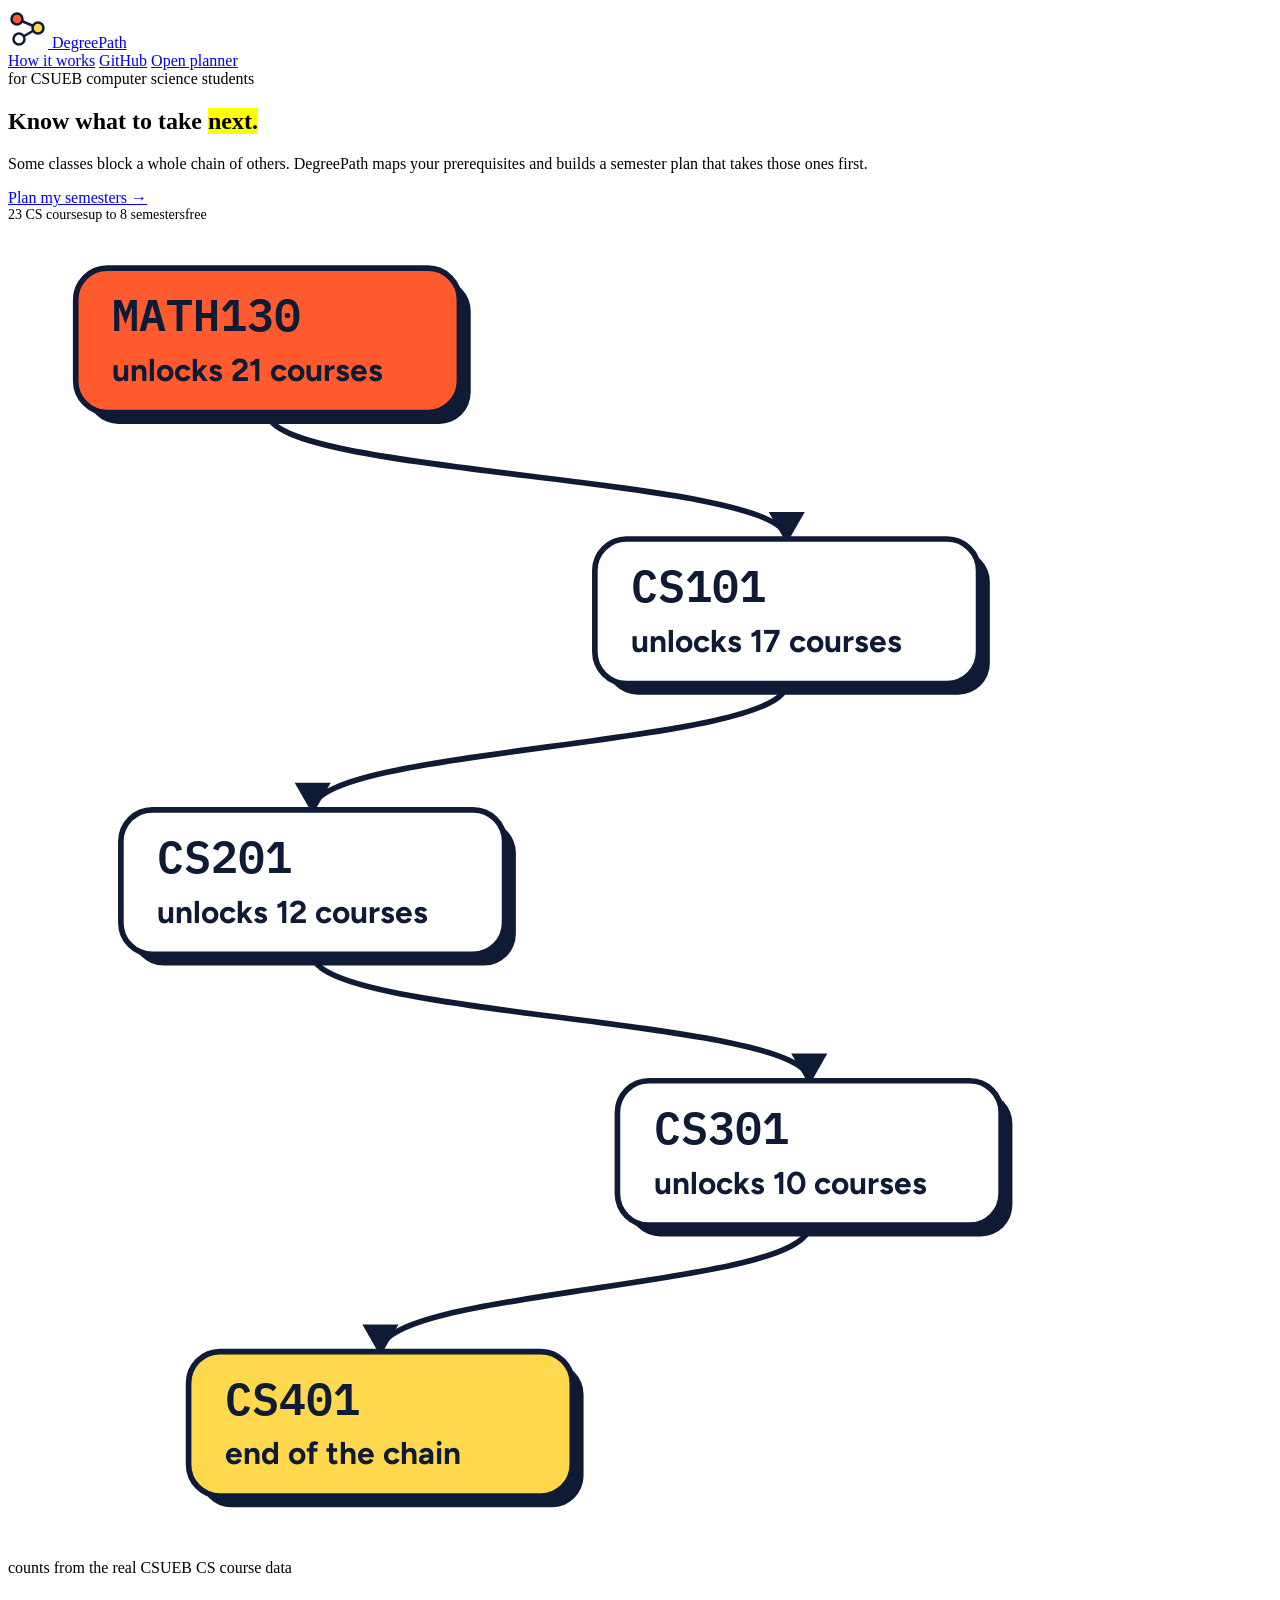
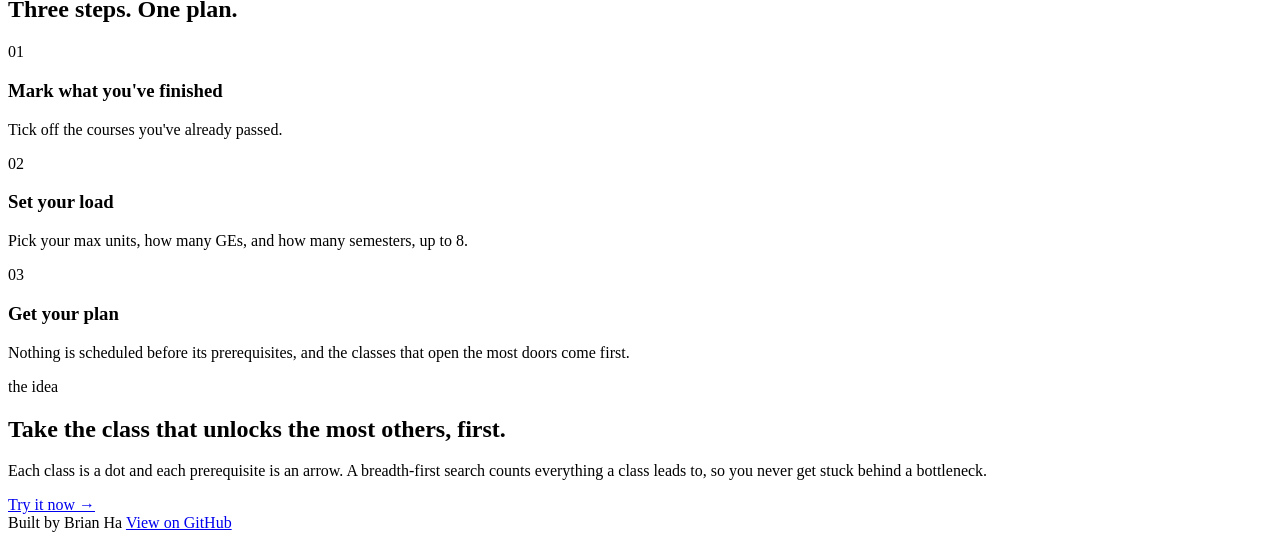
==== commit 6b4948d4: "Fixed overflowing, and removed button" ====
--- a/backend/src/main/resources/static/index.html
+++ b/backend/src/main/resources/static/index.html
@@ -30,7 +30,6 @@
 <p class="lead">Some classes block a whole chain of others. DegreePath maps your prerequisites and builds a semester plan that takes those ones first.</p>
 <div class="row">
 <a class="btn btn-go" href="/planner.html">Plan my semesters &rarr;</a>
-<a class="btn" href="https://github.com/BaoDoii/DegreePath" target="_blank" rel="noopener">See the code</a>
 </div>
 <div class="row mono" style="gap:8px 20px;font-size:14px"><span>23 CS courses</span><span>up to 8 semesters</span><span>free</span></div>
 </div>
